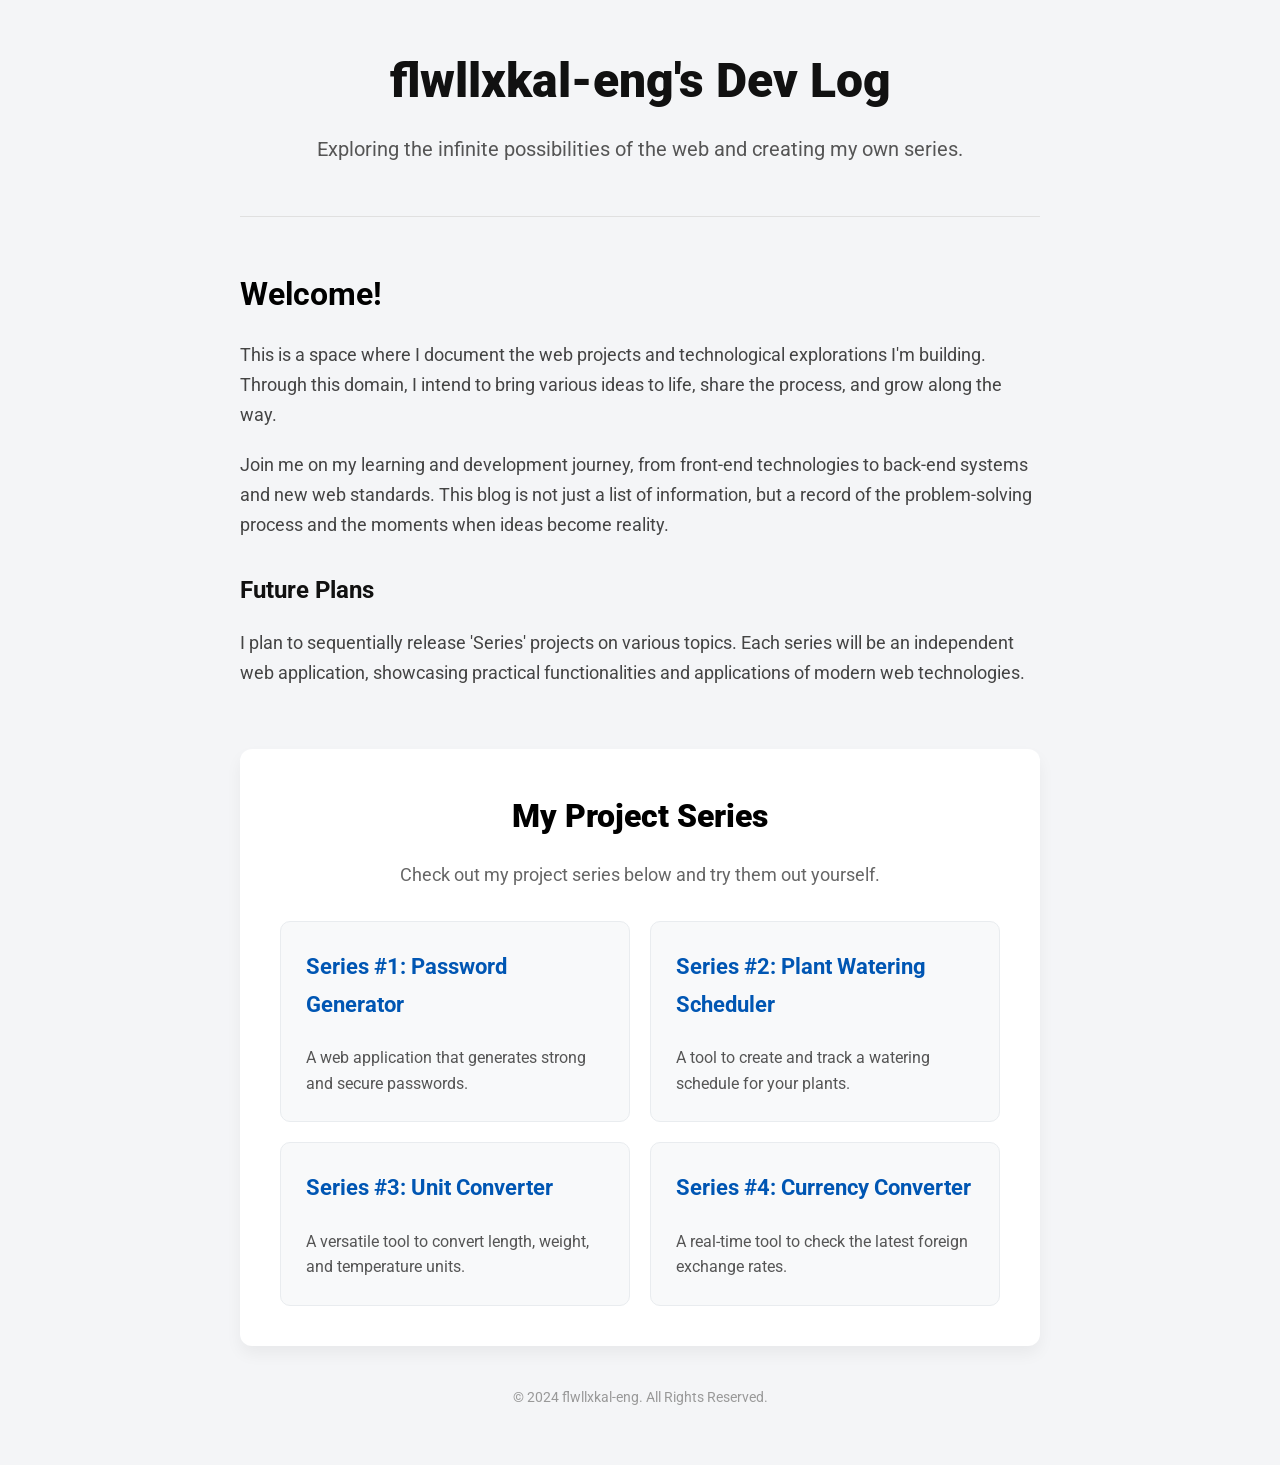
==== index.html @ 890dc101 "fix: Add series4 link and fix currency population" ====
<!DOCTYPE html>
<html lang="en">
<head>
    <meta charset="UTF-8">
    <meta name="viewport" content="width=device-width, initial-scale=1.0">
    <title>flwllxkal-eng's Dev Log</title>
    <meta name="description" content="This is the development blog of flwllxkal-eng, documenting stories about web technologies, project series, and growth.">
    <link rel="stylesheet" href="style.css">
    <link rel="preconnect" href="https://fonts.googleapis.com">
    <link rel="preconnect" href="https://fonts.gstatic.com" crossorigin>
    <link href="https://fonts.googleapis.com/css2?family=Roboto:wght@400;700;900&display=swap" rel="stylesheet">
</head>
<body>
    <div class="container">
        <header class="main-header">
            <h1>flwllxkal-eng's Dev Log</h1>
            <p class="subtitle">Exploring the infinite possibilities of the web and creating my own series.</p>
        </header>

        <main class="content-body">
            <h2>Welcome!</h2>
            <p>This is a space where I document the web projects and technological explorations I'm building. Through this domain, I intend to bring various ideas to life, share the process, and grow along the way.</p>
            <p>Join me on my learning and development journey, from front-end technologies to back-end systems and new web standards. This blog is not just a list of information, but a record of the problem-solving process and the moments when ideas become reality.</p>
            
            <h3>Future Plans</h3>
            <p>I plan to sequentially release 'Series' projects on various topics. Each series will be an independent web application, showcasing practical functionalities and applications of modern web technologies.</p>
        </main>

        <section class="series-navigator">
            <h2>My Project Series</h2>
            <p>Check out my project series below and try them out yourself.</p>
            <div class="navigation">
                <a href="/series1/" class="nav-card">
                    <h3>Series #1: Password Generator</h3>
                    <p>A web application that generates strong and secure passwords.</p>
                </a>
                <a href="/series2/" class="nav-card">
                    <h3>Series #2: Plant Watering Scheduler</h3>
                    <p>A tool to create and track a watering schedule for your plants.</p>
                </a>
                <a href="/series3/" class="nav-card">
                    <h3>Series #3: Unit Converter</h3>
                    <p>A versatile tool to convert length, weight, and temperature units.</p>
                </a>
                <a href="/series4/" class="nav-card">
                    <h3>Series #4: Currency Converter</h3>
                    <p>A real-time tool to check the latest foreign exchange rates.</p>
                </a>
            </div>
        </section>

        <footer>
            <p>&copy; 2024 flwllxkal-eng. All Rights Reserved.</p>
        </footer>
    </div>
</body>
</html>
---- style.css ----
body {
    font-family: 'Roboto', sans-serif;
    background-color: #f4f5f7;
    color: #333;
    margin: 0;
    padding: 0;
    line-height: 1.7;
}

.container {
    max-width: 800px;
    margin: 0 auto;
    padding: 40px 20px;
}

/* Header */
.main-header {
    text-align: center;
    margin-bottom: 50px;
    border-bottom: 1px solid #e0e0e0;
    padding-bottom: 30px;
}

.main-header h1 {
    font-size: 3rem;
    font-weight: 900;
    color: #111;
    margin: 0;
}

.main-header .subtitle {
    font-size: 1.25rem;
    color: #555;
    margin-top: 10px;
}

/* Main Content Body */
.content-body {
    margin-bottom: 60px;
}

.content-body h2 {
    font-size: 2rem;
    font-weight: 700;
    color: #000;
    margin-bottom: 20px;
}

.content-body h3 {
    font-size: 1.5rem;
    font-weight: 700;
    color: #111;
    margin-top: 30px;
    margin-bottom: 15px;
}

.content-body p {
    font-size: 1.1rem;
    color: #444;
    margin-bottom: 20px;
}

/* Series Navigator Section */
.series-navigator {
    background-color: #ffffff;
    border-radius: 12px;
    padding: 40px;
    margin-bottom: 40px;
    text-align: center;
    box-shadow: 0 8px 16px rgba(0, 0, 0, 0.05);
}

.series-navigator h2 {
    font-size: 2rem;
    font-weight: 900;
    margin-top: 0;
    margin-bottom: 10px;
    color: #000;
}

.series-navigator p {
    font-size: 1.1rem;
    color: #666;
    margin-bottom: 30px;
}

.navigation {
    display: grid;
    grid-template-columns: repeat(auto-fit, minmax(280px, 1fr));
    gap: 20px;
}

.nav-card {
    background-color: #f8f9fa;
    border: 1px solid #e9ecef;
    border-radius: 10px;
    padding: 25px;
    text-decoration: none;
    color: #333;
    text-align: left;
    transition: transform 0.2s ease, box-shadow 0.2s ease, border-color 0.2s ease;
}

.nav-card:hover {
    transform: translateY(-5px);
    box-shadow: 0 12px 20px rgba(0, 0, 0, 0.08);
    border-color: #0056b3;
}

.nav-card h3 {
    margin-top: 0;
    font-size: 1.4rem;
    font-weight: 700;
    color: #0056b3;
}

.nav-card p {
    margin-bottom: 0;
    font-size: 1rem;
    color: #555;
    line-height: 1.6;
}

/* Footer */
footer {
    text-align: center;
    color: #999;
    font-size: 0.9rem;
    margin-top: 40px;
}

/* Responsive Design */
@media (max-width: 600px) {
    .main-header h1 {
        font-size: 2.2rem;
    }
    .series-navigator {
        padding: 25px;
    }
}
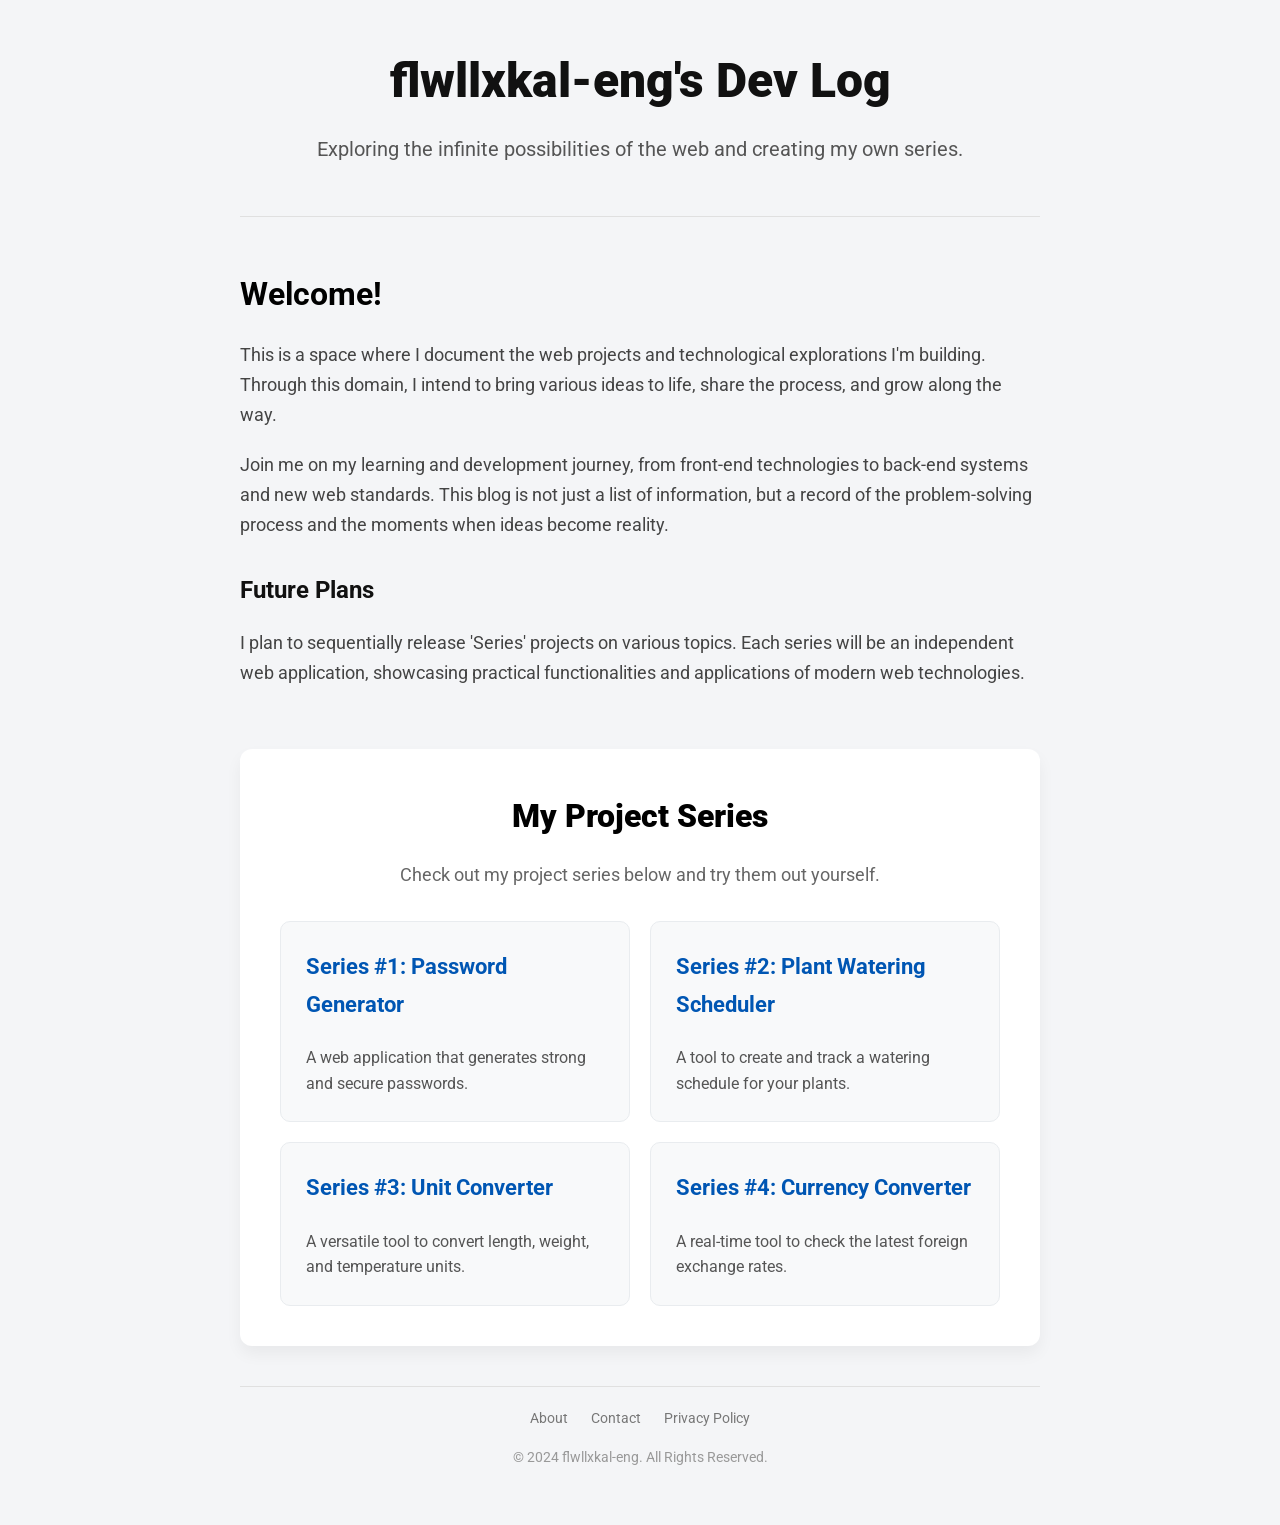
==== commit 62221296: "feat: Add footer links to essential pages" ====
--- a/index.html
+++ b/index.html
@@ -50,6 +50,11 @@
         </section>
 
         <footer>
+            <div class="footer-links">
+                <a href="/about.html">About</a>
+                <a href="/contact.html">Contact</a>
+                <a href="/privacy-policy.html">Privacy Policy</a>
+            </div>
             <p>&copy; 2024 flwllxkal-eng. All Rights Reserved.</p>
         </footer>
     </div>
--- a/style.css
+++ b/style.css
@@ -127,6 +127,23 @@
     color: #999;
     font-size: 0.9rem;
     margin-top: 40px;
+    padding-top: 20px;
+    border-top: 1px solid #e0e0e0;
+}
+
+.footer-links {
+    margin-bottom: 15px;
+}
+
+.footer-links a {
+    color: #777;
+    text-decoration: none;
+    margin: 0 10px;
+    transition: color 0.2s ease;
+}
+
+.footer-links a:hover {
+    color: #0056b3;
 }
 
 /* Responsive Design */
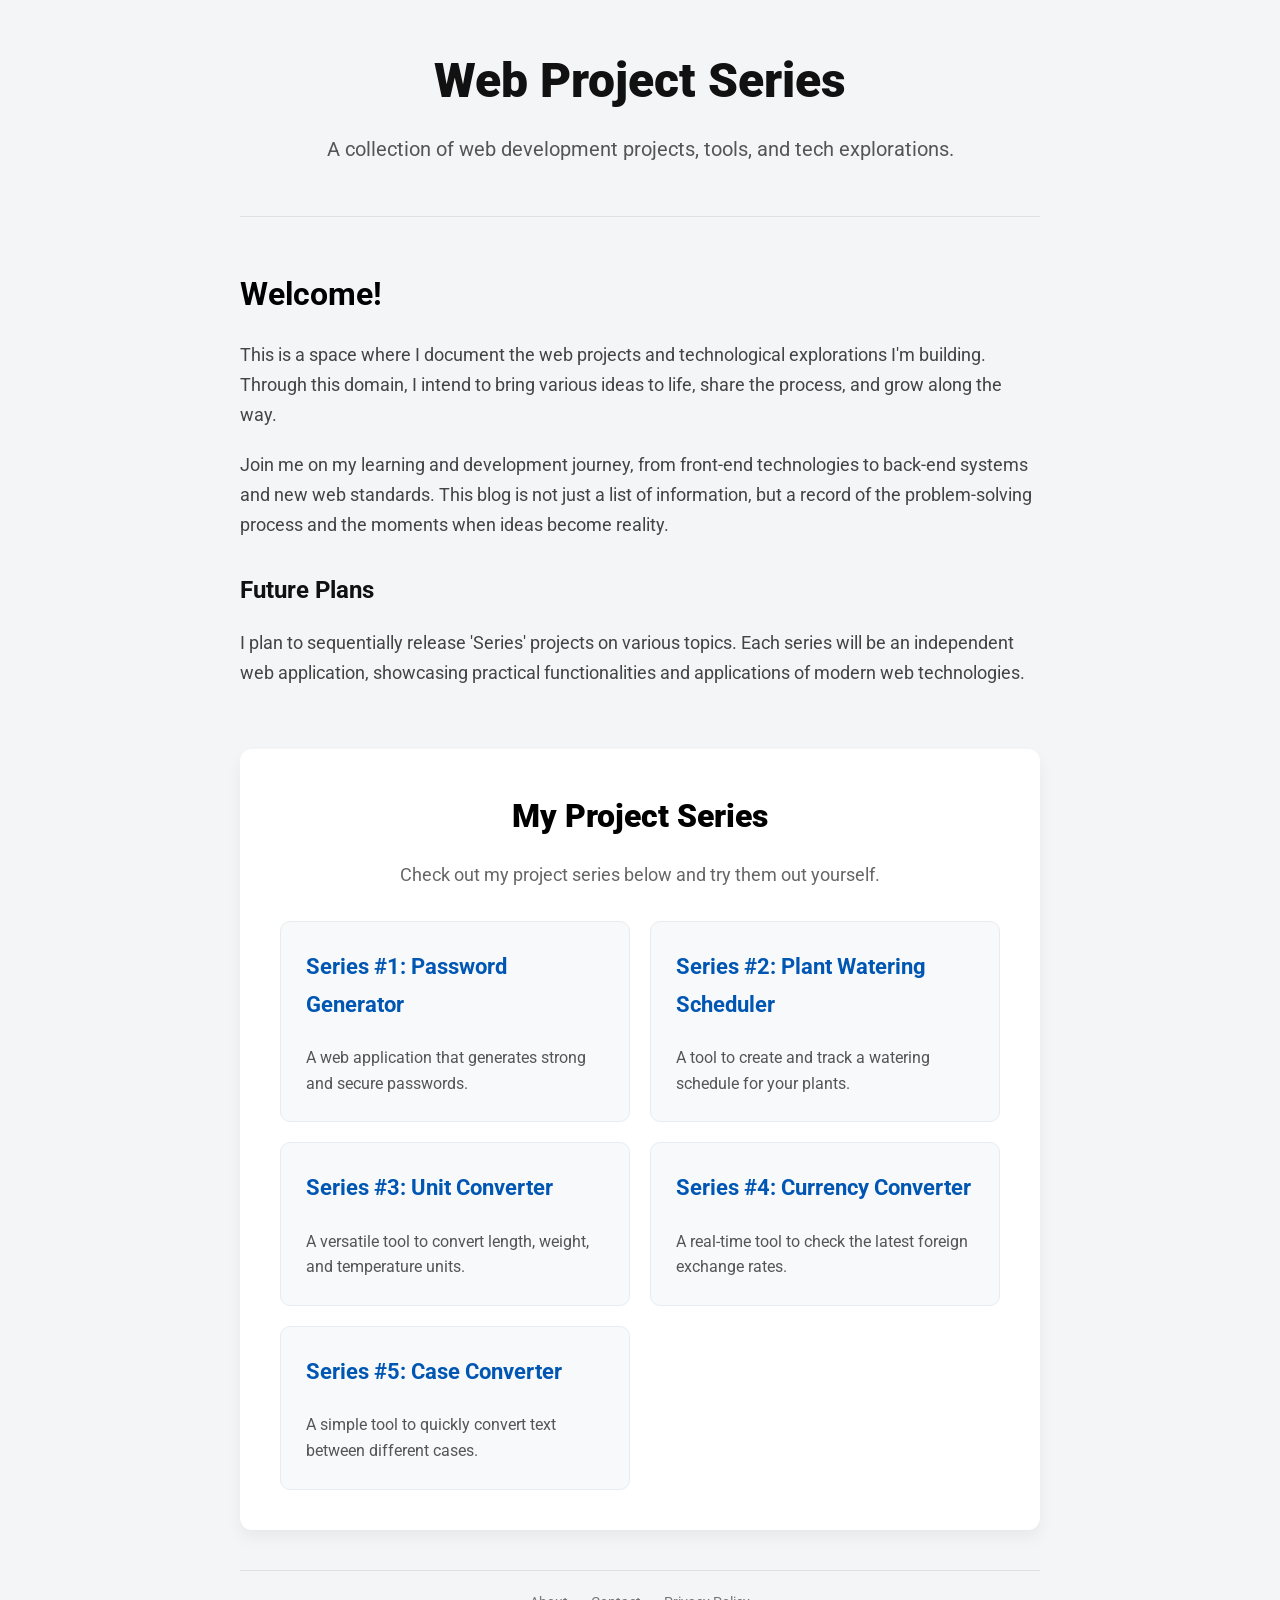
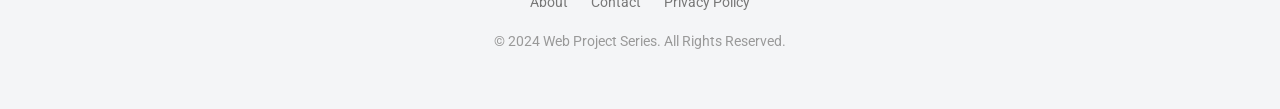
==== commit eebbe8a3: "refactor: Remove personal info from main page and add meta tags" ====
--- a/index.html
+++ b/index.html
@@ -3,8 +3,8 @@
 <head>
     <meta charset="UTF-8">
     <meta name="viewport" content="width=device-width, initial-scale=1.0">
-    <title>flwllxkal-eng's Dev Log</title>
-    <meta name="description" content="This is the development blog of flwllxkal-eng, documenting stories about web technologies, project series, and growth.">
+    <title>Web Project Series</title>
+    <meta name="description" content="A collection of web development projects, tools, and tech explorations.">
     <link rel="stylesheet" href="style.css">
     <link rel="preconnect" href="https://fonts.googleapis.com">
     <link rel="preconnect" href="https://fonts.gstatic.com" crossorigin>
@@ -13,8 +13,8 @@
 <body>
     <div class="container">
         <header class="main-header">
-            <h1>flwllxkal-eng's Dev Log</h1>
-            <p class="subtitle">Exploring the infinite possibilities of the web and creating my own series.</p>
+            <h1>Web Project Series</h1>
+            <p class="subtitle">A collection of web development projects, tools, and tech explorations.</p>
         </header>
 
         <main class="content-body">
@@ -46,6 +46,10 @@
                     <h3>Series #4: Currency Converter</h3>
                     <p>A real-time tool to check the latest foreign exchange rates.</p>
                 </a>
+                <a href="/series5/" class="nav-card">
+                    <h3>Series #5: Case Converter</h3>
+                    <p>A simple tool to quickly convert text between different cases.</p>
+                </a>
             </div>
         </section>
 
@@ -55,7 +59,7 @@
                 <a href="/contact.html">Contact</a>
                 <a href="/privacy-policy.html">Privacy Policy</a>
             </div>
-            <p>&copy; 2024 flwllxkal-eng. All Rights Reserved.</p>
+            <p>&copy; 2024 Web Project Series. All Rights Reserved.</p>
         </footer>
     </div>
 </body>
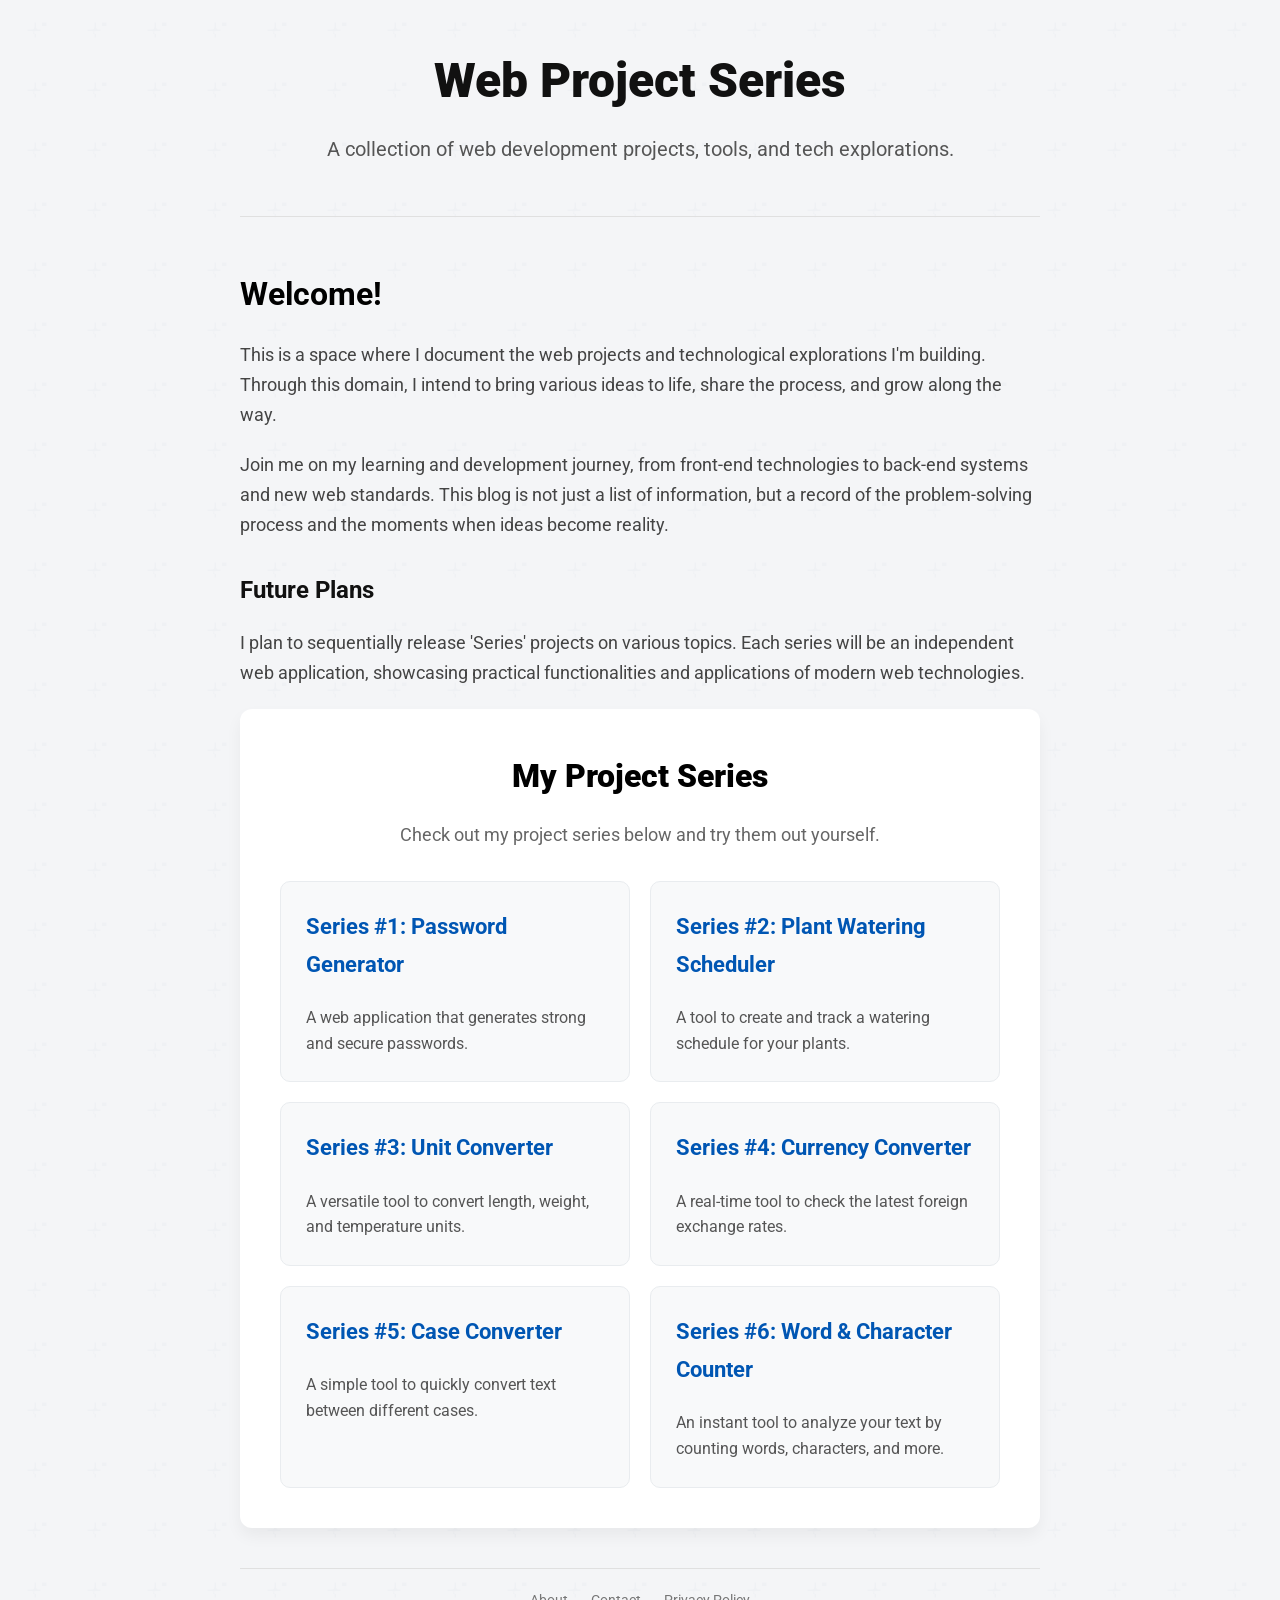
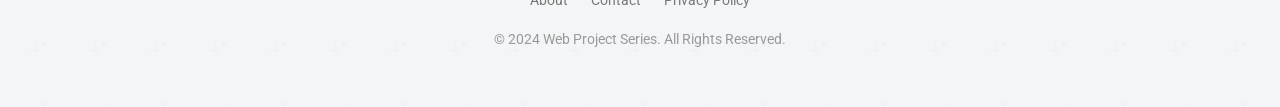
==== commit 8c79b321: "feat: Implement Series 6 (Word and Character Counter)" ====
--- a/index.html
+++ b/index.html
@@ -50,6 +50,10 @@
                     <h3>Series #5: Case Converter</h3>
                     <p>A simple tool to quickly convert text between different cases.</p>
                 </a>
+                <a href="/series6/" class="nav-card">
+                    <h3>Series #6: Word & Character Counter</h3>
+                    <p>An instant tool to analyze your text by counting words, characters, and more.</p>
+                </a>
             </div>
         </section>
 
--- a/style.css
+++ b/style.css
@@ -5,6 +5,7 @@
     margin: 0;
     padding: 0;
     line-height: 1.7;
+    background-image: url('data:image/svg+xml,%3Csvg width="60" height="60" viewBox="0 0 60 60" xmlns="http://www.w3.org/2000/svg"%3E%3Cg fill="none" fill-rule="evenodd"%3E%3Cg fill="%23e9ebef" fill-opacity="0.4"%3E%3Cpath d="M36 34.01V37.5h-1.5V34.01a3 3 0 0 0-3-3H27.5v-1.5h3.99a3 3 0 0 0 3.01-3V22.5h1.5v3.99a3 3 0 0 0 3 3H40.5v1.5H36.01a3 3 0 0 0-3.01 3zM42 22.5V26h4.5V22.5H42z"/%3E%3C/g%3E%3C/g%3E%3C/svg%3E');
 }
 
 .container {
@@ -13,7 +14,6 @@
     padding: 40px 20px;
 }
 
-/* Header */
 .main-header {
     text-align: center;
     margin-bottom: 50px;
@@ -32,11 +32,6 @@
     font-size: 1.25rem;
     color: #555;
     margin-top: 10px;
-}
-
-/* Main Content Body */
-.content-body {
-    margin-bottom: 60px;
 }
 
 .content-body h2 {
@@ -60,7 +55,6 @@
     margin-bottom: 20px;
 }
 
-/* Series Navigator Section */
 .series-navigator {
     background-color: #ffffff;
     border-radius: 12px;
@@ -121,7 +115,6 @@
     line-height: 1.6;
 }
 
-/* Footer */
 footer {
     text-align: center;
     color: #999;
@@ -146,12 +139,56 @@
     color: #0056b3;
 }
 
-/* Responsive Design */
+.app-container {
+    max-width: 800px;
+    margin: 40px auto;
+    padding: 40px;
+    background: #fff;
+    border-radius: 12px;
+    box-shadow: 0 10px 25px rgba(0,0,0,0.1), 0 5px 10px rgba(0,0,0,0.05);
+}
+
+.app-header {
+    text-align: center;
+    margin-bottom: 40px;
+    padding-bottom: 20px;
+    border-bottom: 1px solid #eee;
+}
+
+.app-header h1 {
+    font-size: 2.8rem;
+    font-weight: 900;
+    color: #111;
+}
+
+.app-header p {
+    font-size: 1.2rem;
+    color: #666;
+}
+
+.content-guide h2 {
+    font-size: 1.8rem;
+    color: #0056b3;
+    margin-top: 30px;
+    border-bottom: 2px solid #e0e0e0;
+    padding-bottom: 10px;
+}
+
+.content-guide p, .content-guide ul {
+    font-size: 1.1rem;
+    color: #555;
+}
+
+.content-guide ul {
+    list-style-position: inside;
+    padding-left: 0;
+}
+
 @media (max-width: 600px) {
-    .main-header h1 {
+    .main-header h1, .app-header h1 {
         font-size: 2.2rem;
     }
-    .series-navigator {
+    .series-navigator, .app-container {
         padding: 25px;
     }
 }
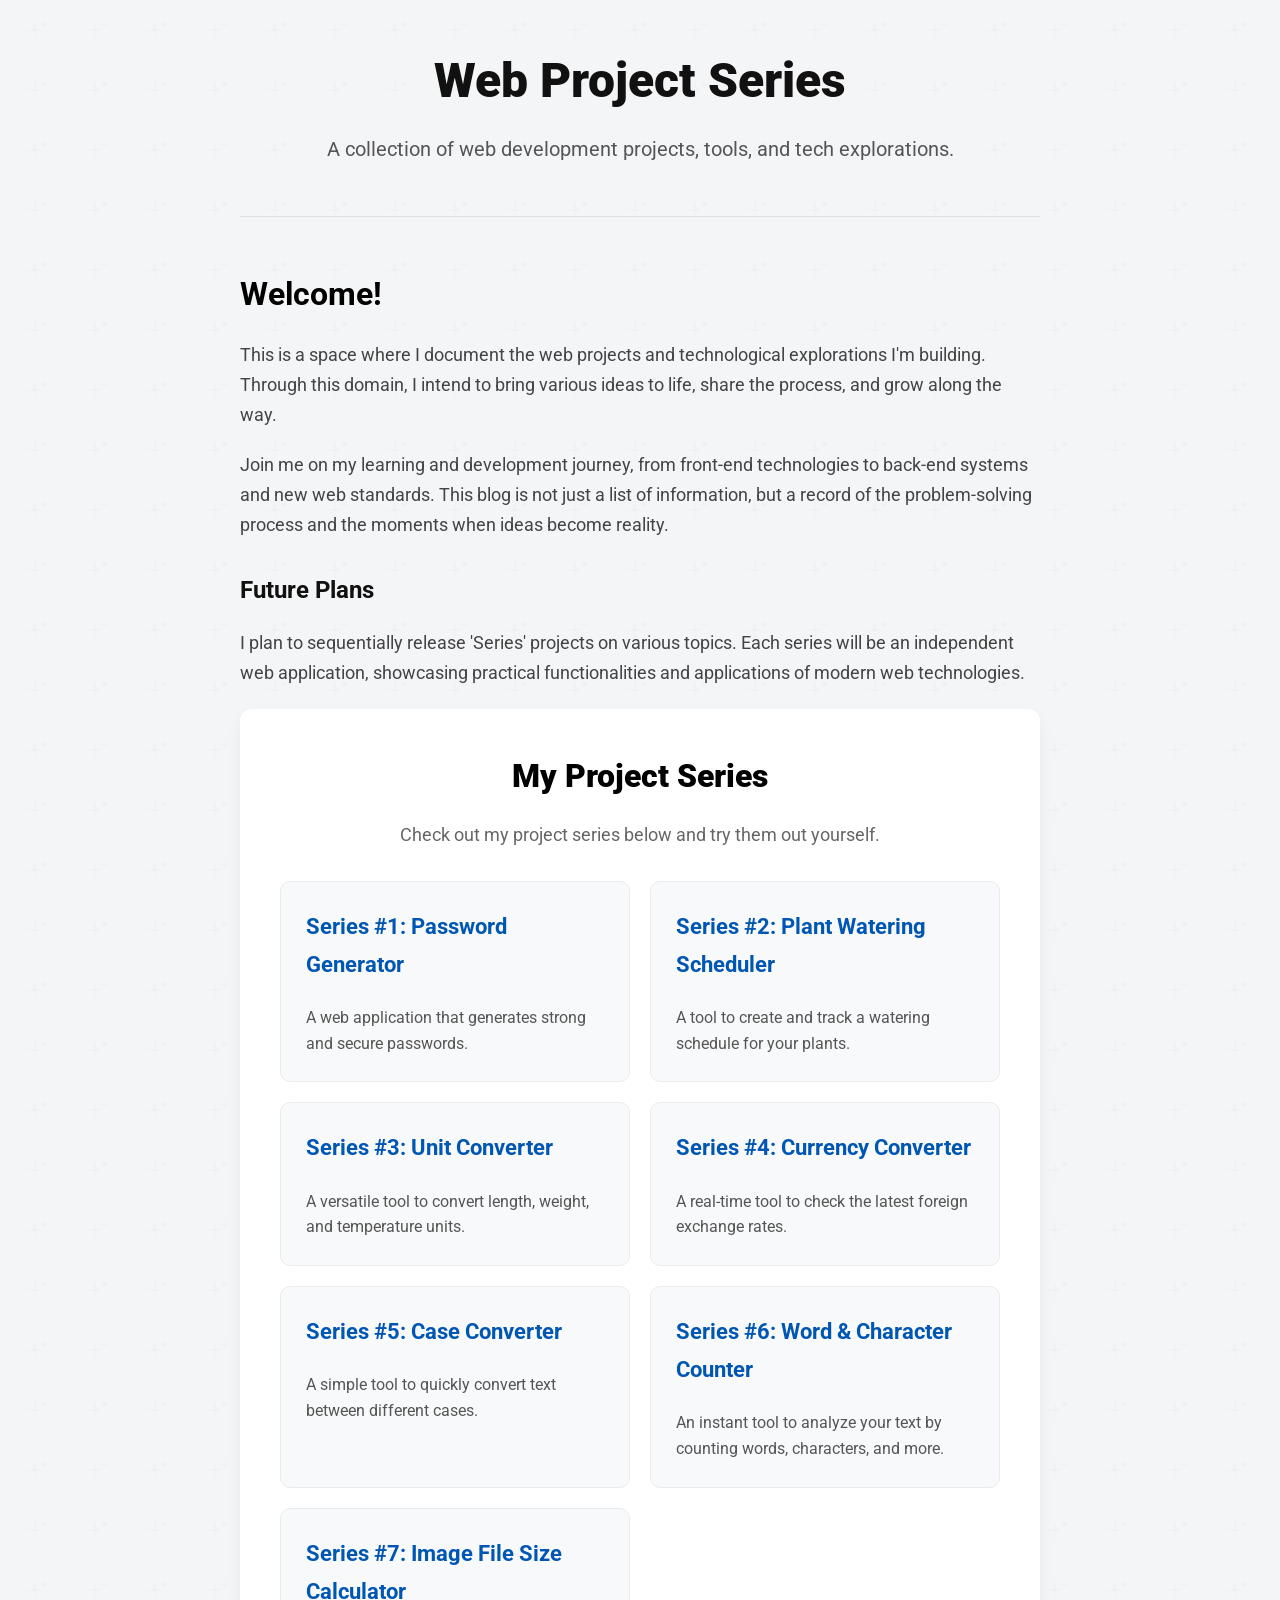
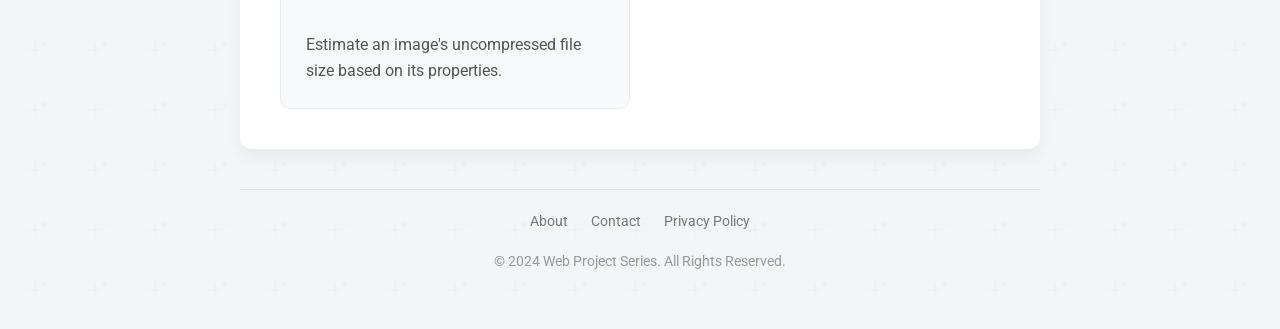
==== commit 0066b2a3: "feat: Implement Series 7 (Image File Size Calculator)" ====
--- a/index.html
+++ b/index.html
@@ -54,6 +54,10 @@
                     <h3>Series #6: Word & Character Counter</h3>
                     <p>An instant tool to analyze your text by counting words, characters, and more.</p>
                 </a>
+                 <a href="/series7/" class="nav-card">
+                    <h3>Series #7: Image File Size Calculator</h3>
+                    <p>Estimate an image's uncompressed file size based on its properties.</p>
+                </a>
             </div>
         </section>
 
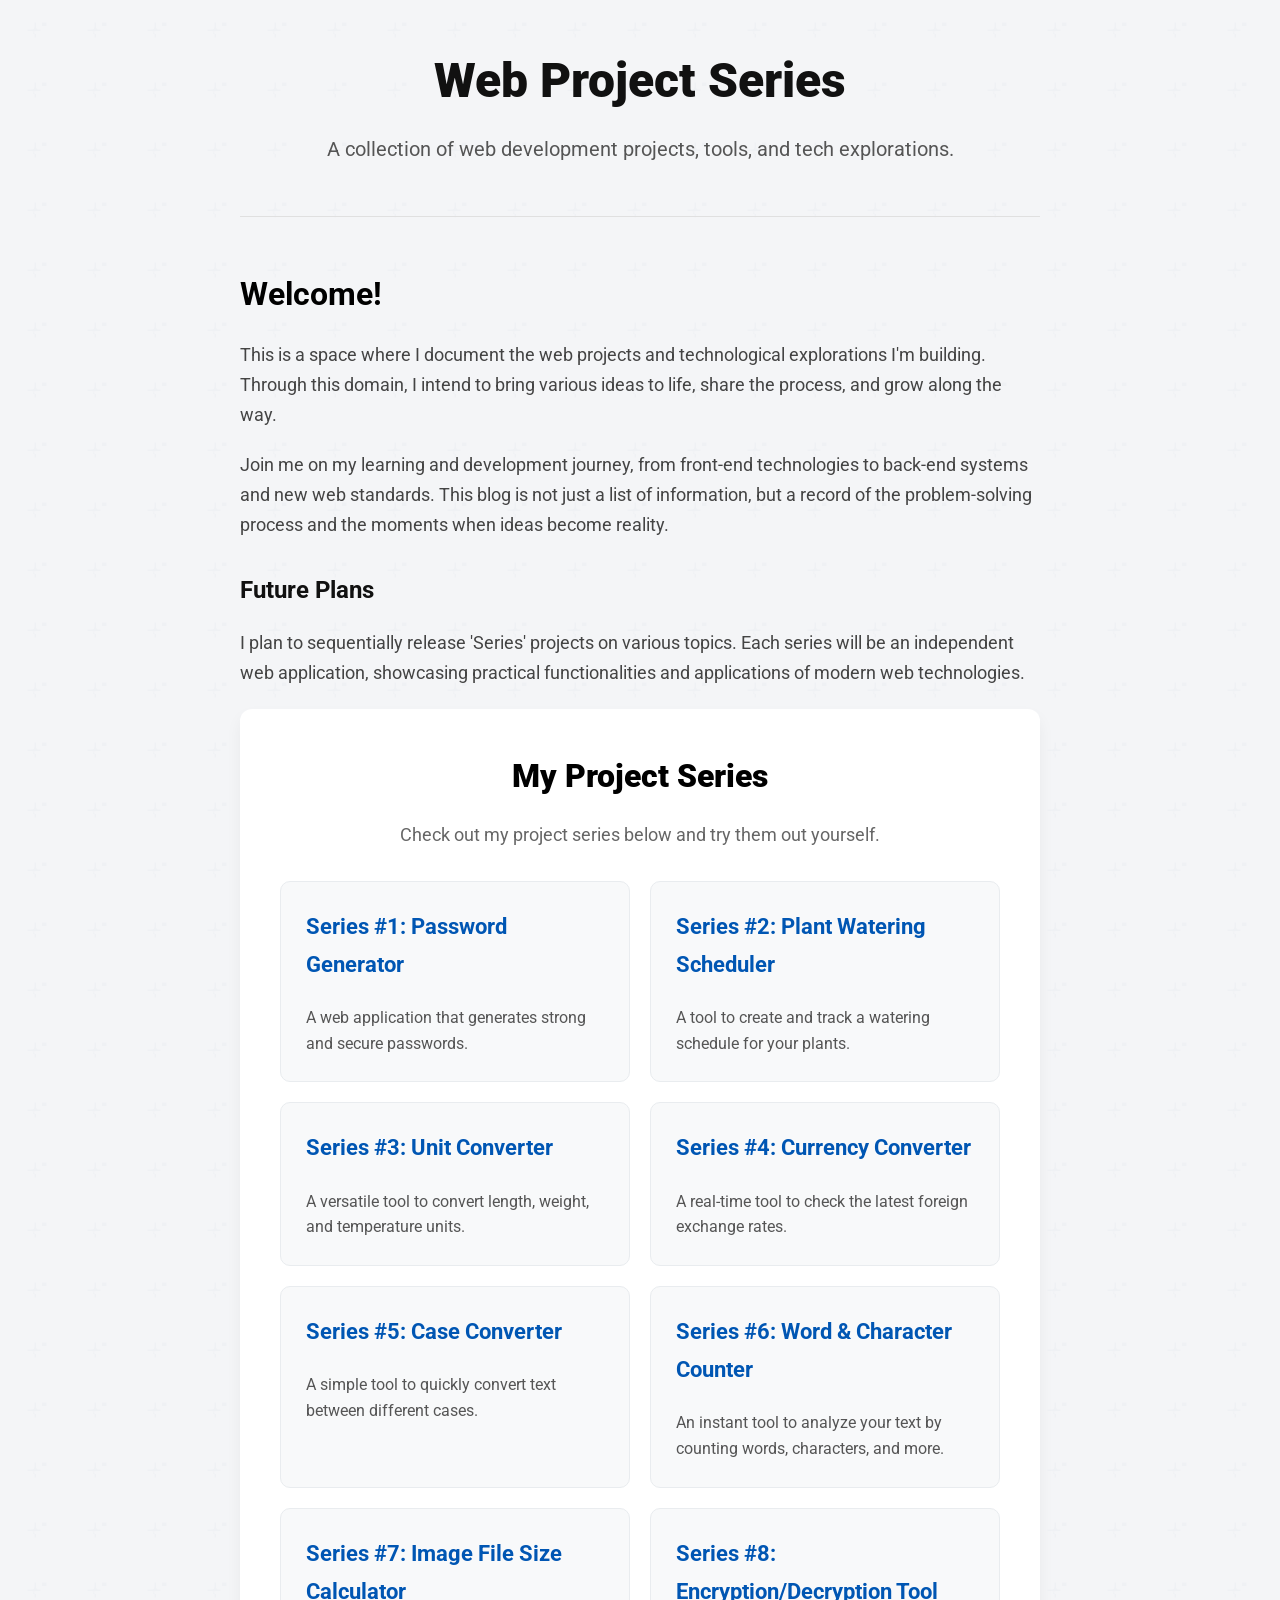
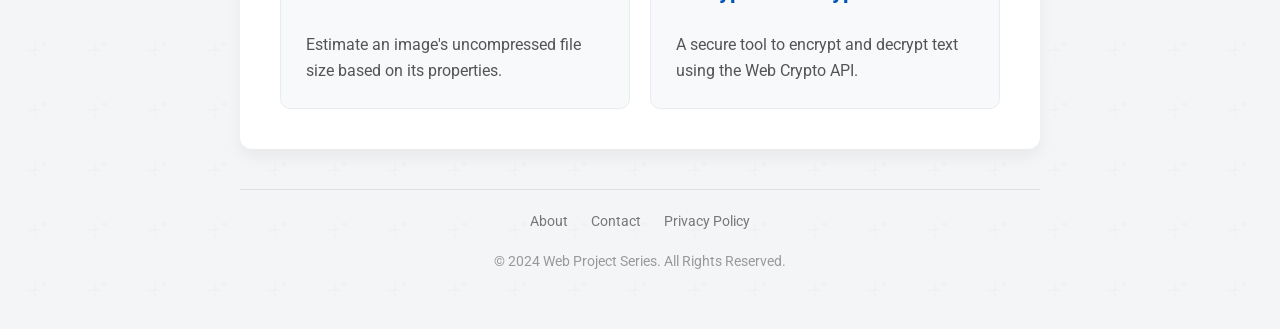
==== commit c878ab65: "feat: Implement Series 8 (Encryption/Decryption Tool)" ====
--- a/index.html
+++ b/index.html
@@ -54,9 +54,13 @@
                     <h3>Series #6: Word & Character Counter</h3>
                     <p>An instant tool to analyze your text by counting words, characters, and more.</p>
                 </a>
-                 <a href="/series7/" class="nav-card">
+                <a href="/series7/" class="nav-card">
                     <h3>Series #7: Image File Size Calculator</h3>
                     <p>Estimate an image's uncompressed file size based on its properties.</p>
+                </a>
+                <a href="/series8/" class="nav-card">
+                    <h3>Series #8: Encryption/Decryption Tool</h3>
+                    <p>A secure tool to encrypt and decrypt text using the Web Crypto API.</p>
                 </a>
             </div>
         </section>
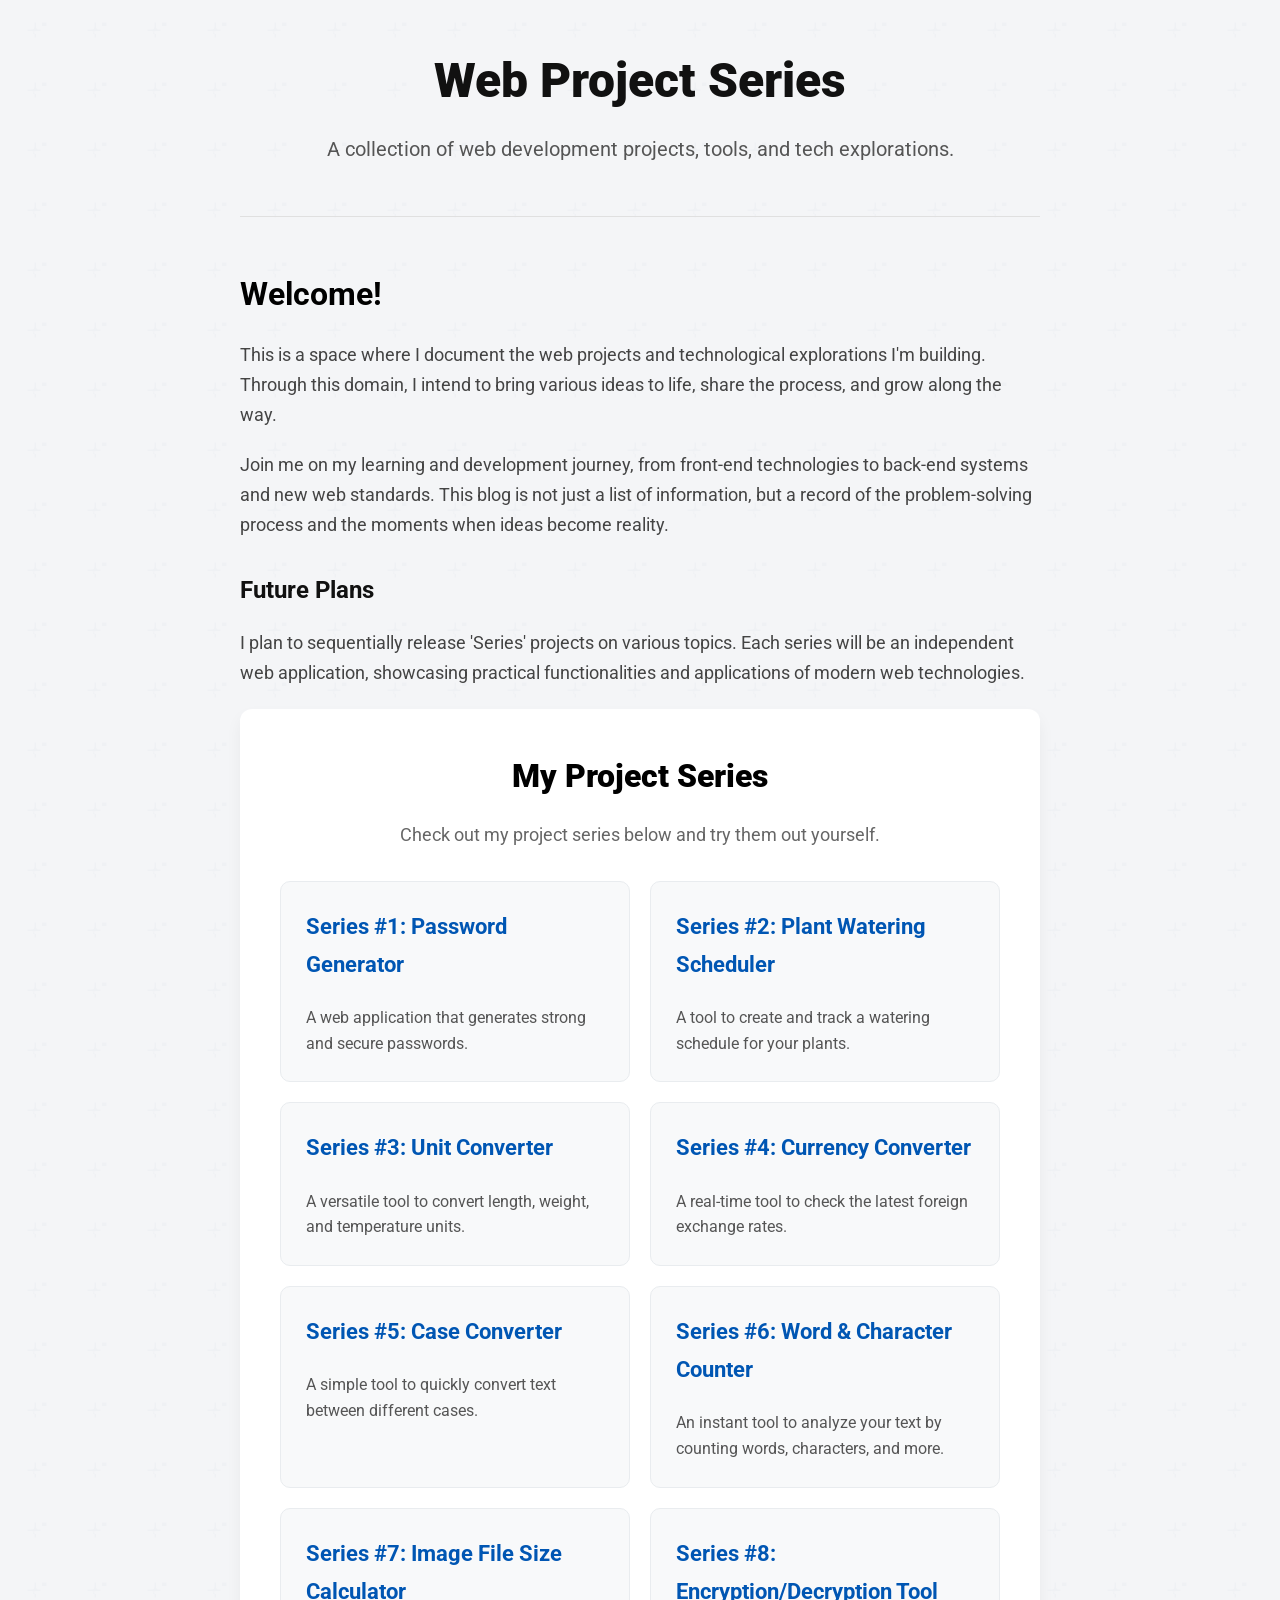
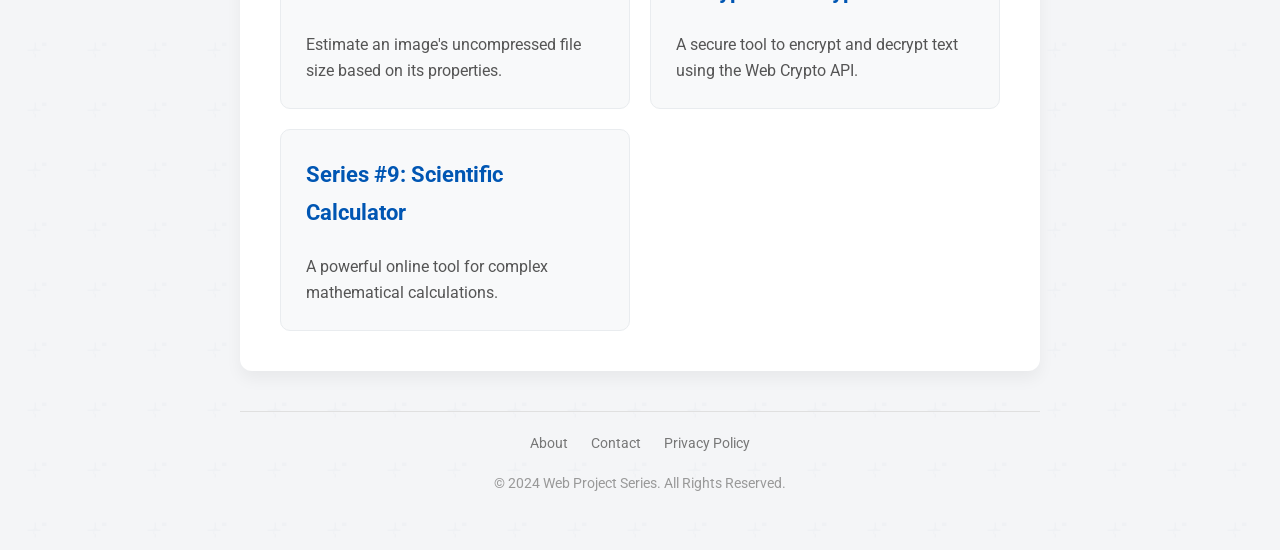
==== commit e4e5fa6e: "feat: Add Series #9 - Scientific Calculator" ====
--- a/index.html
+++ b/index.html
@@ -62,6 +62,10 @@
                     <h3>Series #8: Encryption/Decryption Tool</h3>
                     <p>A secure tool to encrypt and decrypt text using the Web Crypto API.</p>
                 </a>
+                <a href="/series9/" class="nav-card">
+                    <h3>Series #9: Scientific Calculator</h3>
+                    <p>A powerful online tool for complex mathematical calculations.</p>
+                </a>
             </div>
         </section>
 
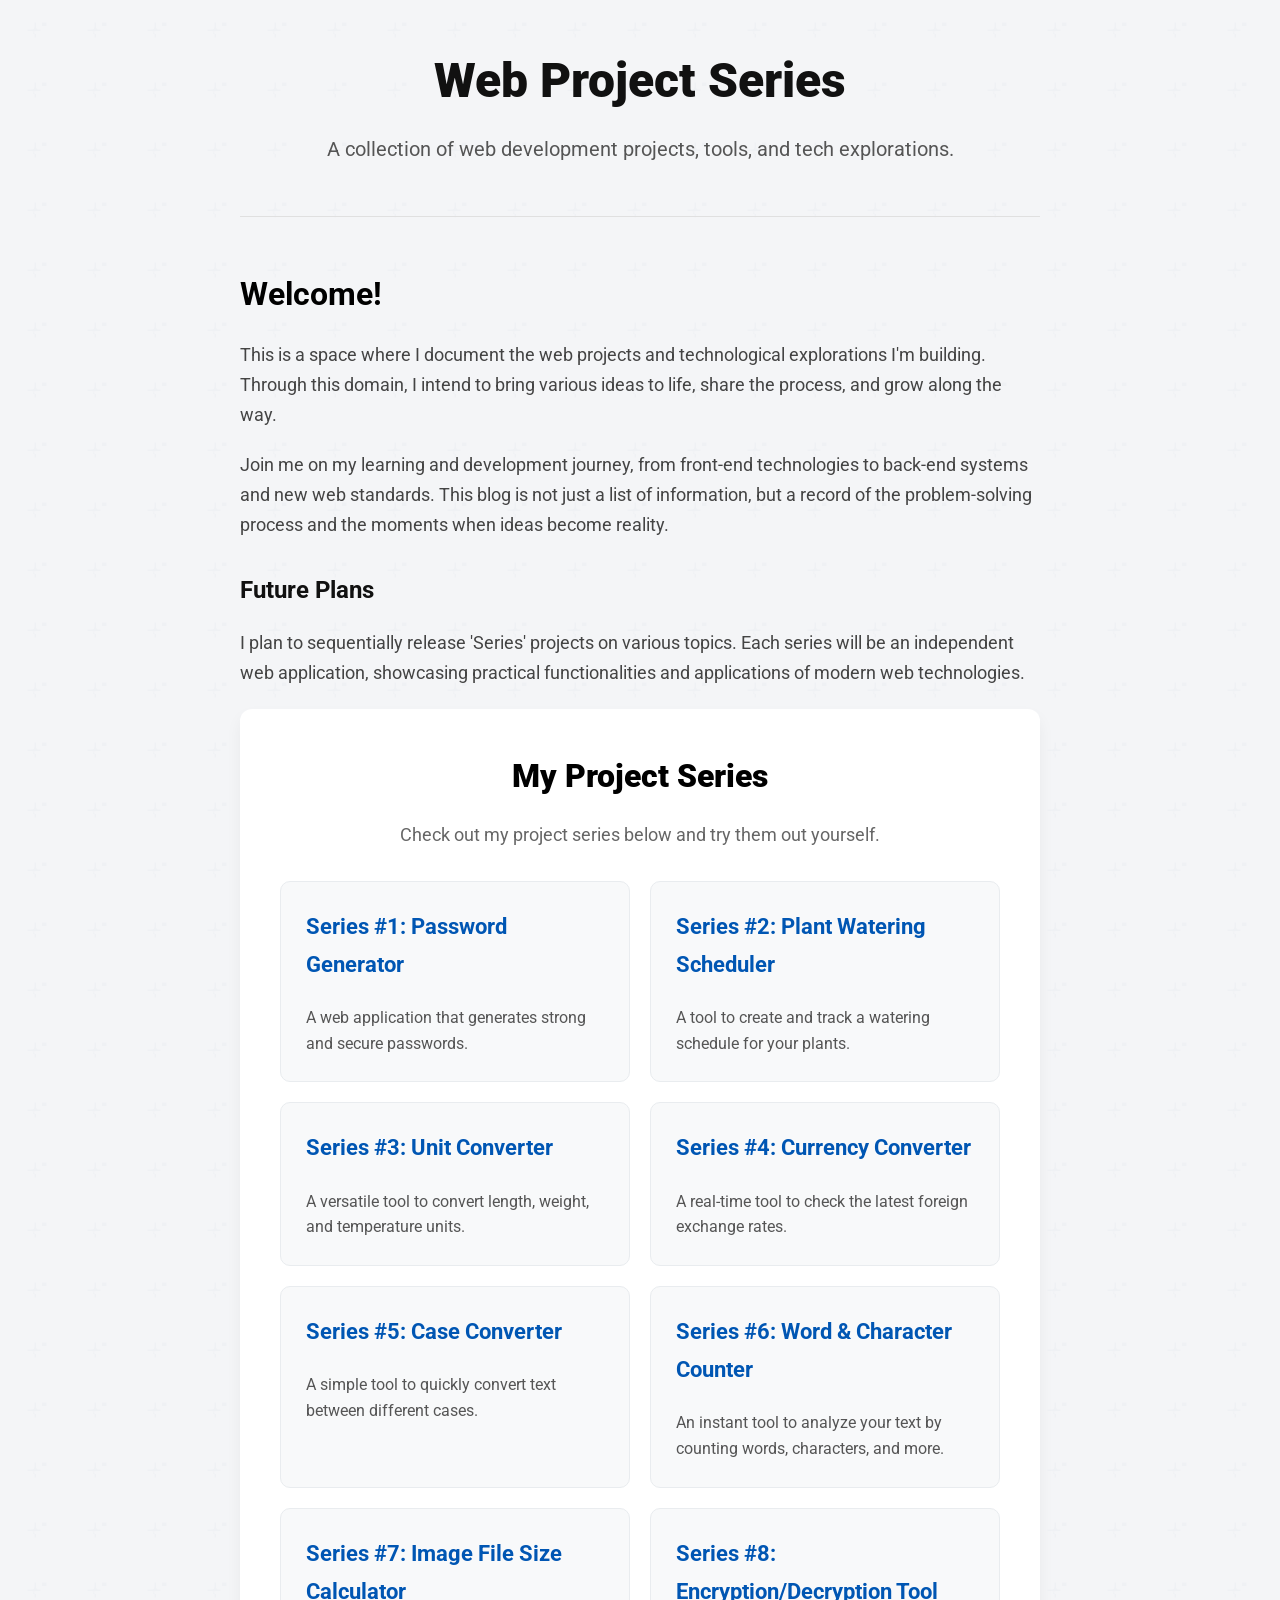
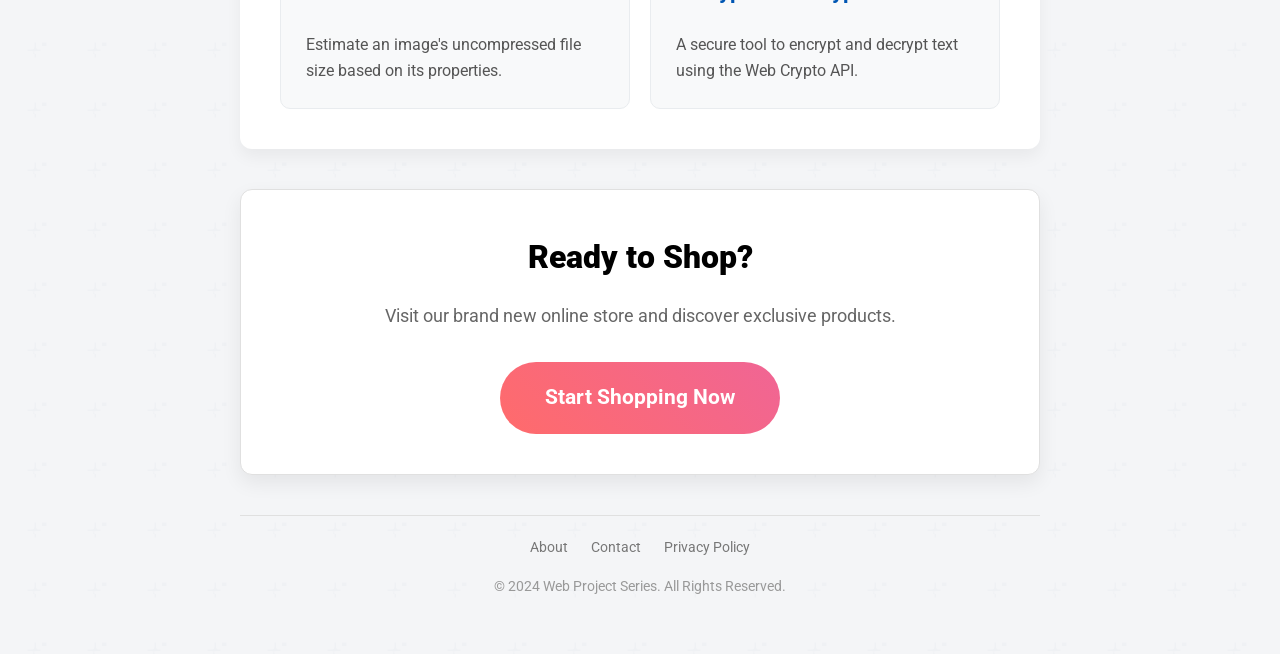
==== commit 967841be: "feat: 쿠팡 파트너스 승인용 리뷰 페이지 최종 완성" ====
--- a/index.html
+++ b/index.html
@@ -62,11 +62,13 @@
                     <h3>Series #8: Encryption/Decryption Tool</h3>
                     <p>A secure tool to encrypt and decrypt text using the Web Crypto API.</p>
                 </a>
-                <a href="/series9/" class="nav-card">
-                    <h3>Series #9: Scientific Calculator</h3>
-                    <p>A powerful online tool for complex mathematical calculations.</p>
-                </a>
             </div>
+        </section>
+
+        <section class="direct-link-section">
+            <h2>Ready to Shop?</h2>
+            <p>Visit our brand new online store and discover exclusive products.</p>
+            <a href="/shopping/" class="shopping-direct-button">Start Shopping Now</a>
         </section>
 
         <footer>
@@ -79,4 +81,4 @@
         </footer>
     </div>
 </body>
-</html>
+</html>
--- a/style.css
+++ b/style.css
@@ -115,6 +115,56 @@
     line-height: 1.6;
 }
 
+/* Direct Link Section for Shopping Mall */
+.direct-link-section {
+    background: #ffffff;
+    border-radius: 12px;
+    padding: 40px;
+    text-align: center;
+    margin-bottom: 40px;
+    box-shadow: 0 8px 20px rgba(0, 0, 0, 0.07);
+    border: 1px solid #e0e0e0;
+}
+
+.direct-link-section h2 {
+    font-size: 2rem;
+    font-weight: 900;
+    color: #000;
+    margin-top: 0;
+    margin-bottom: 10px;
+}
+
+.direct-link-section p {
+    font-size: 1.1rem;
+    color: #666;
+    margin-bottom: 30px;
+}
+
+.shopping-direct-button {
+    display: inline-block;
+    background: linear-gradient(45deg, #ff6b6b, #f06595);
+    color: white;
+    font-size: 1.3rem;
+    font-weight: 700;
+    text-decoration: none;
+    padding: 18px 45px;
+    border-radius: 50px;
+    border: none;
+    transition: transform 0.3s ease, box-shadow 0.3s ease;
+    animation: pulse-animation 2.5s infinite ease-in-out;
+}
+
+.shopping-direct-button:hover {
+    animation-play-state: paused;
+    transform: translateY(-5px) scale(1.05);
+    box-shadow: 0 12px 35px rgba(255, 107, 107, 0.6);
+}
+
+.shopping-direct-button:active {
+    transform: translateY(-2px);
+    box-shadow: 0 5px 15px rgba(255, 107, 107, 0.4);
+}
+
 footer {
     text-align: center;
     color: #999;
@@ -137,6 +187,21 @@
 
 .footer-links a:hover {
     color: #0056b3;
+}
+
+@keyframes pulse-animation {
+    0% {
+        transform: scale(1);
+        box-shadow: 0 6px 20px rgba(255, 107, 107, 0.4);
+    }
+    50% {
+        transform: scale(1.05);
+        box-shadow: 0 10px 30px rgba(255, 107, 107, 0.5);
+    }
+    100% {
+        transform: scale(1);
+        box-shadow: 0 6px 20px rgba(255, 107, 107, 0.4);
+    }
 }
 
 .app-container {
@@ -188,7 +253,10 @@
     .main-header h1, .app-header h1 {
         font-size: 2.2rem;
     }
-    .series-navigator, .app-container {
+    .series-navigator, .app-container, .direct-link-section {
         padding: 25px;
     }
-}
+    .direct-link-section h2 {
+        font-size: 2rem;
+    }
+}
